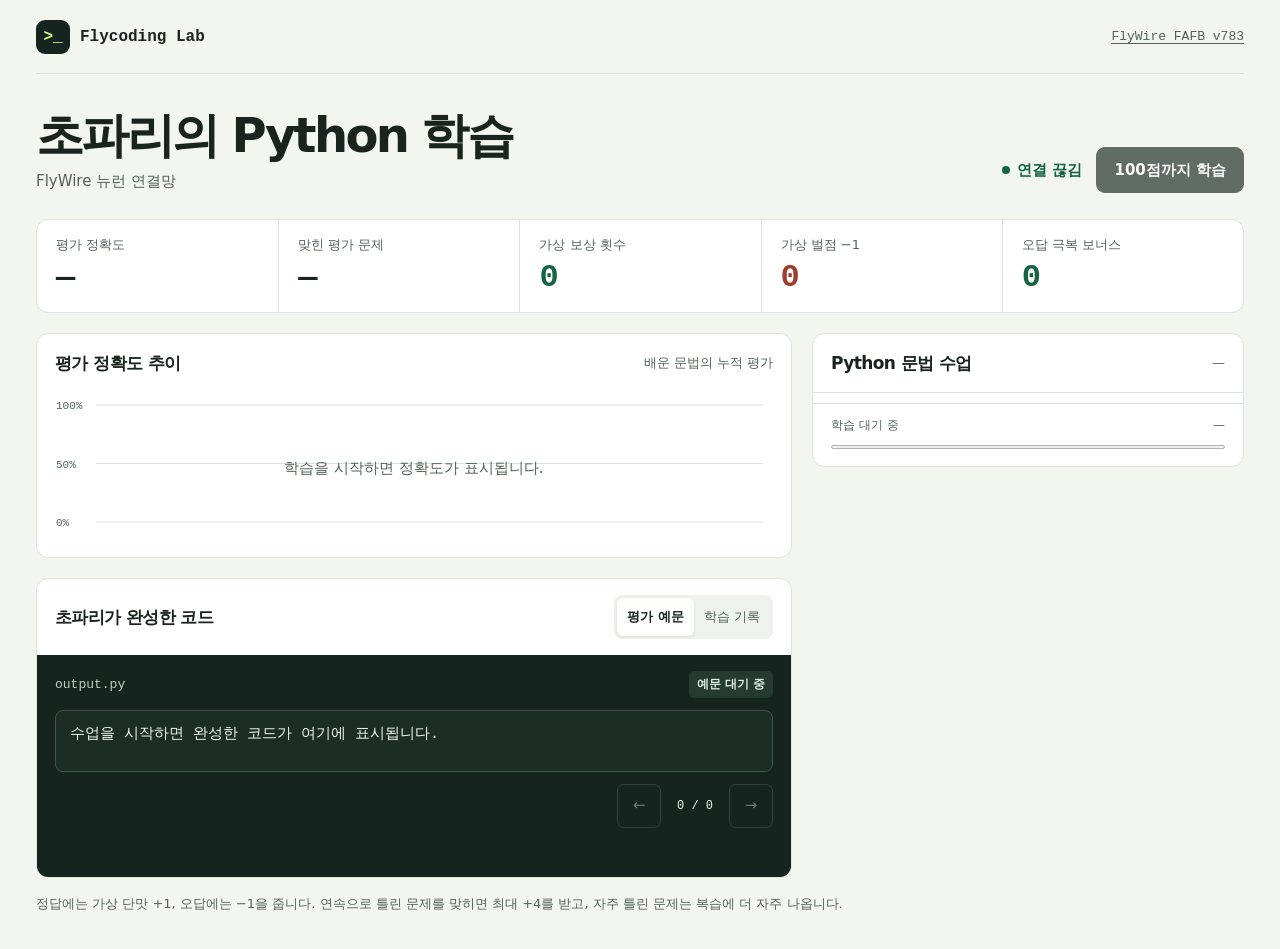
==== lab.html @ 620ac520 "Build FlyWire Python curriculum and reward dashboard" ====
<!doctype html>
<html lang="ko">
<head>
<meta charset="utf-8">
<meta name="viewport" content="width=device-width, initial-scale=1">
<title>Flycoding Lab · 초파리 Python 학습</title>
<style>
  :root { color-scheme: light; --ink:#19241e; --muted:#526359; --line:#dce4dc; --paper:#f3f5ef; --green:#166442; --lime:#d4fa83; --dark:#15241e; --mono:'IBM Plex Mono',Consolas,monospace; }
  * { box-sizing:border-box; }
  body { margin:0; background:var(--paper); color:var(--ink); font:15px/1.55 'Instrument Sans','Malgun Gothic',system-ui,sans-serif; }
  button { font:inherit; cursor:pointer; }
  button:disabled { cursor:default; }
  button:focus-visible { outline:3px solid #38875b; outline-offset:3px; }
  h1,h2,p { margin:0; }
  .shell { max-width:1320px; margin:auto; padding:0 36px 34px; }
  .top { display:flex; justify-content:space-between; align-items:center; gap:12px; min-height:74px; border-bottom:1px solid var(--line); }
  .brand { display:flex; align-items:center; gap:10px; font:700 16px var(--mono); }
  .brand span { display:grid; place-items:center; width:34px; height:34px; border-radius:9px; background:var(--dark); color:var(--lime); }
  .source { color:var(--muted); font:13px var(--mono); }
  .source a { color:inherit; text-underline-offset:3px; }
  .intro { display:flex; justify-content:space-between; align-items:end; gap:18px; margin:34px 0 26px; }
  h1 { font-size:clamp(30px,4vw,48px); line-height:1.13; letter-spacing:-.055em; }
  .intro p { margin-top:8px; color:var(--muted); }
  .control { display:flex; align-items:center; flex-wrap:wrap; gap:14px; }
  .status { display:flex; align-items:center; gap:7px; white-space:nowrap; color:var(--green); font-weight:700; }
  .status::before { content:''; background:currentColor; width:8px; height:8px; border-radius:50%; }
  .start { min-height:46px; border:1px solid var(--dark); border-radius:9px; background:var(--dark); color:white; padding:0 17px; font-weight:700; white-space:nowrap; }
  .start:hover:not(:disabled) { background:#264036; }
  .start:disabled { opacity:.65; }
  #error:not(:empty) { margin-bottom:16px; padding:12px; background:#fae4dc; color:#8d2d22; border-radius:8px; }
  .metrics { display:grid; grid-template-columns:repeat(5,minmax(0,1fr)); border:1px solid var(--line); border-radius:12px; background:white; margin-bottom:20px; }
  .metric { padding:15px 19px; }
  .metric + .metric { border-left:1px solid var(--line); }
  .metric span { display:block; color:var(--muted); font-size:13px; }
  .metric strong { display:block; margin-top:3px; font:600 clamp(22px,3vw,32px)/1.2 var(--mono); letter-spacing:-.045em; }
  .metric .good { color:var(--green); }
  .metric .bad { color:#9e3d2d; }
  .grid { display:grid; grid-template-columns:minmax(0,1.75fr) minmax(285px,1fr); gap:20px; align-items:start; }
  .main { display:grid; gap:20px; min-width:0; }
  .card { background:white; border:1px solid var(--line); border-radius:12px; overflow:hidden; }
  .card-head { padding:16px 18px; display:flex; flex-wrap:wrap; justify-content:space-between; align-items:center; gap:8px; }
  h2 { font-size:17px; letter-spacing:-.035em; }
  .note { color:var(--muted); font-size:13px; }
  .plot { margin:0 16px 12px; height:153px; position:relative; }
  canvas { display:block; width:100%; height:100%; }
  .empty-plot { position:absolute; inset:0; display:grid; place-items:center; color:var(--muted); }
  [hidden] { display:none !important; }
  .switch { display:flex; background:#edf2ec; padding:3px; border-radius:8px; }
  .switch button { padding:7px 10px; min-height:38px; border:0; border-radius:6px; background:transparent; color:var(--muted); font-size:13px; }
  .switch button[aria-pressed='true'] { background:white; color:var(--ink); box-shadow:0 1px 3px #172b211b; font-weight:700; }
  .terminal { background:var(--dark); color:#edf7ec; padding:16px 18px 18px; min-height:222px; }
  .terminal-head, .terminal-foot, .pager { display:flex; justify-content:space-between; align-items:center; flex-wrap:wrap; gap:10px; }
  .file { color:#b9cec0; font:13px var(--mono); }
  .signal { border-radius:5px; padding:4px 8px; font-size:12px; font-weight:700; background:#253b30; color:#deebde; }
  .signal.good { background:#d4fa83; color:#203019; }
  .signal.bad { background:#f9dbd2; color:#772e23; }
  pre { margin:12px 0; min-height:62px; padding:12px 14px; border:1px solid #3d5446; border-radius:8px; background:#1c2d25; overflow:auto; }
  code { font:15px/1.65 var(--mono); }
  mark { padding:1px 2px; background:#d4fa83; color:#18231a; border-radius:3px; }
  mark.bad { background:#f9dbd2; color:#662519; }
  .answer { font-size:13px; color:#d1e4d4; }
  .answer code { font-size:13px; }
  .pager button { min-width:44px; min-height:44px; background:transparent; color:#edf7ec; border:1px solid #5b7363; border-radius:7px; }
  .pager button:hover:not(:disabled) { background:#385044; }
  .pager button:disabled { opacity:.4; }
  .pager span { min-width:48px; text-align:center; font:12px var(--mono); }
  .timeline .card-head { border-bottom:1px solid var(--line); }
  .timeline ol { margin:0; padding:5px 11px; list-style:none; max-height:540px; overflow:auto; }
  .stage { width:100%; min-height:45px; display:grid; grid-template-columns:28px minmax(0,1fr) auto; align-items:center; gap:9px; border:0; border-radius:7px; background:white; color:var(--ink); text-align:left; padding:5px 8px; }
  .stage:hover { background:#f2f6ef; }
  .stage[aria-pressed='true'] { background:#e7f1e3; }
  .stage .index { color:#617369; font:12px var(--mono); }
  .stage .label { font-size:13px; }
  .stage .value { color:var(--green); font:12px var(--mono); white-space:nowrap; }
  .stage.pending .value { color:var(--muted); }
  .track { padding:12px 18px 15px; border-top:1px solid var(--line); }
  .track p { display:flex; justify-content:space-between; gap:7px; font-size:12px; color:var(--muted); }
  progress { display:block; width:100%; height:8px; margin-top:8px; accent-color:var(--green); }
  footer { margin-top:16px; color:var(--muted); font-size:13px; }
  @media (max-width:830px) { .grid { grid-template-columns:1fr; } .shell { padding:0 20px 24px; } }
  @media (max-width:540px) { .intro { align-items:start; flex-direction:column; } .metrics { grid-template-columns:repeat(2,minmax(0,1fr)); } .metric:nth-child(odd) { border-left:0; } .metric:nth-child(n+3) { border-top:1px solid var(--line); } .source { font-size:11px; } }
</style>
</head>
<body>
<div class="shell">
  <header class="top">
    <div class="brand"><span aria-hidden="true">&gt;_</span> Flycoding Lab</div>
    <div class="source"><a href="https://codex.flywire.ai/api/download">FlyWire FAFB v783</a></div>
  </header>
  <main>
    <div class="intro">
      <div><h1>초파리의 Python 학습</h1><p id="graph">FlyWire 뉴런 연결망</p></div>
      <div class="control"><span class="status" id="status" role="status">연결 중</span><button class="start" id="start" disabled>100점까지 학습</button><button class="start" id="pause" hidden>일시정지</button></div>
    </div>
    <div id="error" role="alert"></div>
    <section class="metrics" aria-label="학습 지표">
      <div class="metric"><span>평가 정확도</span><strong id="accuracy">—</strong></div>
      <div class="metric"><span>맞힌 평가 문제</span><strong id="correct">—</strong></div>
      <div class="metric"><span>가상 보상 횟수</span><strong id="positive" class="good">0</strong></div>
      <div class="metric"><span>가상 벌점 −1</span><strong id="negative" class="bad">0</strong></div>
      <div class="metric"><span>오답 극복 보너스</span><strong id="bonus" class="good">0</strong></div>
    </section>
    <div class="grid">
      <div class="main">
        <section class="card">
          <div class="card-head"><h2>평가 정확도 추이</h2><span class="note" id="chart-note">배운 문법의 누적 평가</span></div>
          <div class="plot"><canvas id="chart" role="img" aria-label="학습 회차별 평가 정확도"></canvas><p id="empty-plot" class="empty-plot">학습을 시작하면 정확도가 표시됩니다.</p></div>
        </section>
        <section class="card">
          <div class="card-head">
            <h2>초파리가 완성한 코드</h2>
            <div class="switch" role="group" aria-label="코드 예문 종류">
              <button id="evaluation" aria-pressed="true">평가 예문</button>
              <button id="training" aria-pressed="false">학습 기록</button>
            </div>
          </div>
          <div class="terminal">
            <div class="terminal-head"><span class="file" id="sample-name">output.py</span><span class="signal" id="signal">예문 대기 중</span></div>
            <pre><code id="code">수업을 시작하면 완성한 코드가 여기에 표시됩니다.</code></pre>
            <div class="terminal-foot">
              <div class="answer" id="answer"></div>
              <div class="pager"><button id="prev" aria-label="이전 예문" disabled>←</button><span id="position">0 / 0</span><button id="next" aria-label="다음 예문" disabled>→</button></div>
            </div>
          </div>
        </section>
      </div>
      <section class="card timeline">
        <div class="card-head"><h2>Python 문법 수업</h2><span class="note" id="stage-total">—</span></div>
        <ol id="stages"></ol>
        <div class="track"><p><span id="round-title">학습 대기 중</span><span id="round-count">—</span></p><progress id="progress" aria-label="현재 수업 진행률" max="100" value="0"></progress></div>
      </section>
    </div>
    <footer>정답에는 가상 단맛 +1, 오답에는 −1을 줍니다. 연속으로 틀린 문제를 맞히면 최대 +4를 받고, 자주 틀린 문제는 복습에 더 자주 나옵니다.</footer>
  </main>
</div>
<script>
  const el = id => document.getElementById(id);
  const fmt = value => value.toLocaleString('ko-KR');
  const token = value => value === null ? '예측 없음' : value.trim() ? JSON.stringify(value) : `공백 ${value.length}칸`;
  let state;
  let stage = null;
  let mode = 'evaluation';
  let position = 0;
  let requestPending = false;
  let startError = '';

  function chart() {
    const canvas = el('chart');
    const rect = canvas.getBoundingClientRect();
    if (rect.width === 0) return;
    const scale = window.devicePixelRatio || 1;
    canvas.width = rect.width * scale;
    canvas.height = rect.height * scale;
    const ctx = canvas.getContext('2d');
    ctx.scale(scale, scale);
    const left = 43, right = rect.width - 12, top = 13, bottom = rect.height - 23;
    ctx.font = '11px Consolas, monospace';
    ctx.fillStyle = '#526359';
    ctx.strokeStyle = '#dce4dc';
    for (const pct of [0, 50, 100]) {
      const y = bottom - (bottom - top) * pct / 100;
      ctx.beginPath(); ctx.moveTo(left, y); ctx.lineTo(right, y); ctx.stroke();
      ctx.fillText(`${pct}%`, 3, y + 4);
    }
    const data = state?.history || [];
    el('empty-plot').hidden = data.length > 0;
    if (!data.length) return;
    const points = data.map((item, i) => [left + (right - left) * i / Math.max(1, data.length - 1),
                                         bottom - (bottom - top) * item.correct / item.total]);
    ctx.beginPath();
    points.forEach(([x, y], i) => i ? ctx.lineTo(x, y) : ctx.moveTo(x, y));
    ctx.lineTo(points.at(-1)[0], bottom); ctx.lineTo(left, bottom); ctx.closePath();
    ctx.fillStyle = '#e7f3e7'; ctx.fill();
    ctx.beginPath();
    points.forEach(([x, y], i) => i ? ctx.lineTo(x, y) : ctx.moveTo(x, y));
    ctx.lineWidth = 2; ctx.strokeStyle = '#19734b'; ctx.stroke();
    ctx.beginPath(); ctx.arc(...points.at(-1), 4, 0, Math.PI * 2); ctx.fillStyle = '#166442'; ctx.fill();
    ctx.fillStyle = '#526359';
    ctx.fillText(`${data[0].batch}회차`, left, bottom + 16);
    if (data.length > 1) {
      const label = `${data.at(-1).batch}회차`;
      ctx.fillText(label, right - ctx.measureText(label).width, bottom + 16);
    }
  }

  function renderCode(active) {
    const training = mode === 'training';
    const records = training ? [...state.events].reverse() : state.results;
    const chosenStage = stage ?? active;
    const examples = records.filter(item => item.stage === chosenStage);
    const items = training && stage === null && !examples.length ? records : examples;
    position = Math.max(0, Math.min(position, items.length - 1));
    const item = items[position];
    el('evaluation').setAttribute('aria-pressed', String(!training));
    el('training').setAttribute('aria-pressed', String(training));
    el('sample-name').textContent = item ? `output.py · ${item.stage}과` : 'output.py';
    el('position').textContent = `${item ? position + 1 : 0} / ${items.length}`;
    el('prev').disabled = position === 0;
    el('next').disabled = position + 1 >= items.length;
    const signal = el('signal');
    signal.className = 'signal';
    const code = el('code');
    code.textContent = '이 수업의 예문이 아직 없습니다.';
    el('answer').textContent = '';
    if (!item) { signal.textContent = '예문 대기 중'; return; }
    const correct = item.reward > 0;
    signal.textContent = item.chosen === null ? '예측 없음' : training ? (correct ? `단맛 +${item.reward}` : '벌점 −1') : (correct ? '정답' : '오답');
    if (item.chosen !== null) signal.classList.add(correct ? 'good' : 'bad');
    const [left, right] = item.prompt.split('□');
    const highlight = document.createElement('mark');
    highlight.className = correct ? '' : 'bad';
    highlight.textContent = item.chosen ?? '□';
    code.replaceChildren(left, highlight, right);
    const answer = document.createElement('code');
    answer.textContent = token(item.expected);
    el('answer').append('예측 ', token(item.chosen), ' · 정답 ', answer);
  }

  function render() {
    const total = state.lessons.length;
    const practice = state.stage > total;
    const last = state.history.at(-1);
    const active = last?.stage ?? 1;
    const running = state.running || requestPending;
    const percent = last ? Math.floor(100 * last.correct / last.total) : 0;
    el('graph').textContent = `FlyWire 뉴런 ${fmt(state.nodes)}개 · 방향성 연결 ${fmt(state.edges)}개`;
    el('status').textContent = state.mastered ? '100점 달성' : running ? '학습 중' : state.error ? '학습 오류' : last ? '학습 중지' : '학습 대기';
    el('error').textContent = state.error || startError;
    el('start').disabled = running || state.mastered;
    el('start').textContent = state.mastered ? '학습 완료' : running ? '학습 중…' : last ? '100점까지 이어서 학습' : '100점까지 학습';
    el('pause').hidden = !state.running;
    el('pause').disabled = requestPending;
    el('accuracy').textContent = last ? `${percent}%` : '—';
    el('correct').textContent = last ? `${last.correct}/${last.total}` : '—';
    el('positive').textContent = fmt(state.positive);
    el('negative').textContent = fmt(state.negative);
    el('bonus').textContent = `+${fmt(state.bonus)}`;
    el('chart-note').textContent = last ? `최근 ${last.batch}회차 · ${percent}%` : '배운 문법의 누적 평가';
    el('chart').setAttribute('aria-label', `학습 회차별 평가 정확도. ${el('chart-note').textContent}`);
    el('stage-total').textContent = `${Math.min(state.stage - 1, total)} / ${total}과 완료`;
    el('round-title').textContent = state.mastered ? '전체 평가 정답' : practice ? '전체 수업 복습' : `${state.stage}과 훈련`;
    const completed = state.mastered;
    const target = completed ? total : practice ? state.practiceRounds : state.stageRounds;
    const progress = completed ? total : state.round;
    el('round-count').textContent = `${progress} / ${target}${completed ? '과' : ' 반복'}`;
    el('progress').max = target;
    el('progress').value = progress;
    const list = el('stages');
    if (list.children.length !== total) {
      list.replaceChildren(...state.lessons.map((lesson, i) => {
        const li = document.createElement('li');
        const button = document.createElement('button');
        button.className = 'stage';
        for (const [name, content] of [['index', String(i + 1).padStart(2, '0')], ['label', lesson.title], ['value', '대기']]) {
          const span = document.createElement('span'); span.className = name; span.textContent = content; button.append(span);
        }
        button.addEventListener('click', () => { stage = stage === i + 1 ? null : i + 1; position = 0; render(); });
        li.append(button);
        return li;
      }));
    }
    Array.from(list.children).forEach((row, i) => {
      const results = state.results.filter(item => item.stage === i + 1);
      const button = row.firstChild;
      button.classList.toggle('pending', !results.length);
      button.setAttribute('aria-pressed', String((stage ?? active) === i + 1));
      button.lastChild.textContent = results.length ? `${results.filter(item => item.reward === 1).length}/${results.length}` : '대기';
    });
    chart();
    renderCode(active);
  }

  async function readState() {
    const response = await fetch('/api/state', { cache: 'no-store' });
    if (!response.ok) throw new Error();
    state = await response.json();
    render();
  }

  async function poll() {
    try { if (!document.hidden && !requestPending) await readState(); }
    catch { el('status').textContent = '연결 끊김'; el('start').disabled = true; }
    finally { setTimeout(poll, state?.running ? 550 : 1600); }
  }

  el('start').addEventListener('click', async () => {
    requestPending = true;
    startError = '';
    stage = null;
    position = 0;
    mode = 'training';
    render();
    try {
      const response = await fetch('/api/train', { method:'POST', headers:{'Content-Type':'application/json'}, body:'{}' });
      if (!response.ok) throw new Error();
      await readState();
    } catch { startError = '학습 요청을 처리하지 못했습니다. 서버가 실행 중인지 확인해 주세요.'; }
    finally { requestPending = false; render(); }
  });
  el('pause').addEventListener('click', async () => {
    requestPending = true;
    render();
    try {
      const response = await fetch('/api/pause', { method:'POST', headers:{'Content-Type':'application/json'}, body:'{}' });
      if (!response.ok) throw new Error();
      await readState();
    } catch { startError = '학습 중지 요청을 처리하지 못했습니다.'; }
    finally { requestPending = false; render(); }
  });
  for (const name of ['evaluation', 'training']) {
    el(name).addEventListener('click', () => { mode = name; position = 0; if (state) render(); });
  }
  el('prev').addEventListener('click', () => { position--; render(); });
  el('next').addEventListener('click', () => { position++; render(); });
  new ResizeObserver(chart).observe(el('chart'));
  poll();
</script>
</body>
</html>
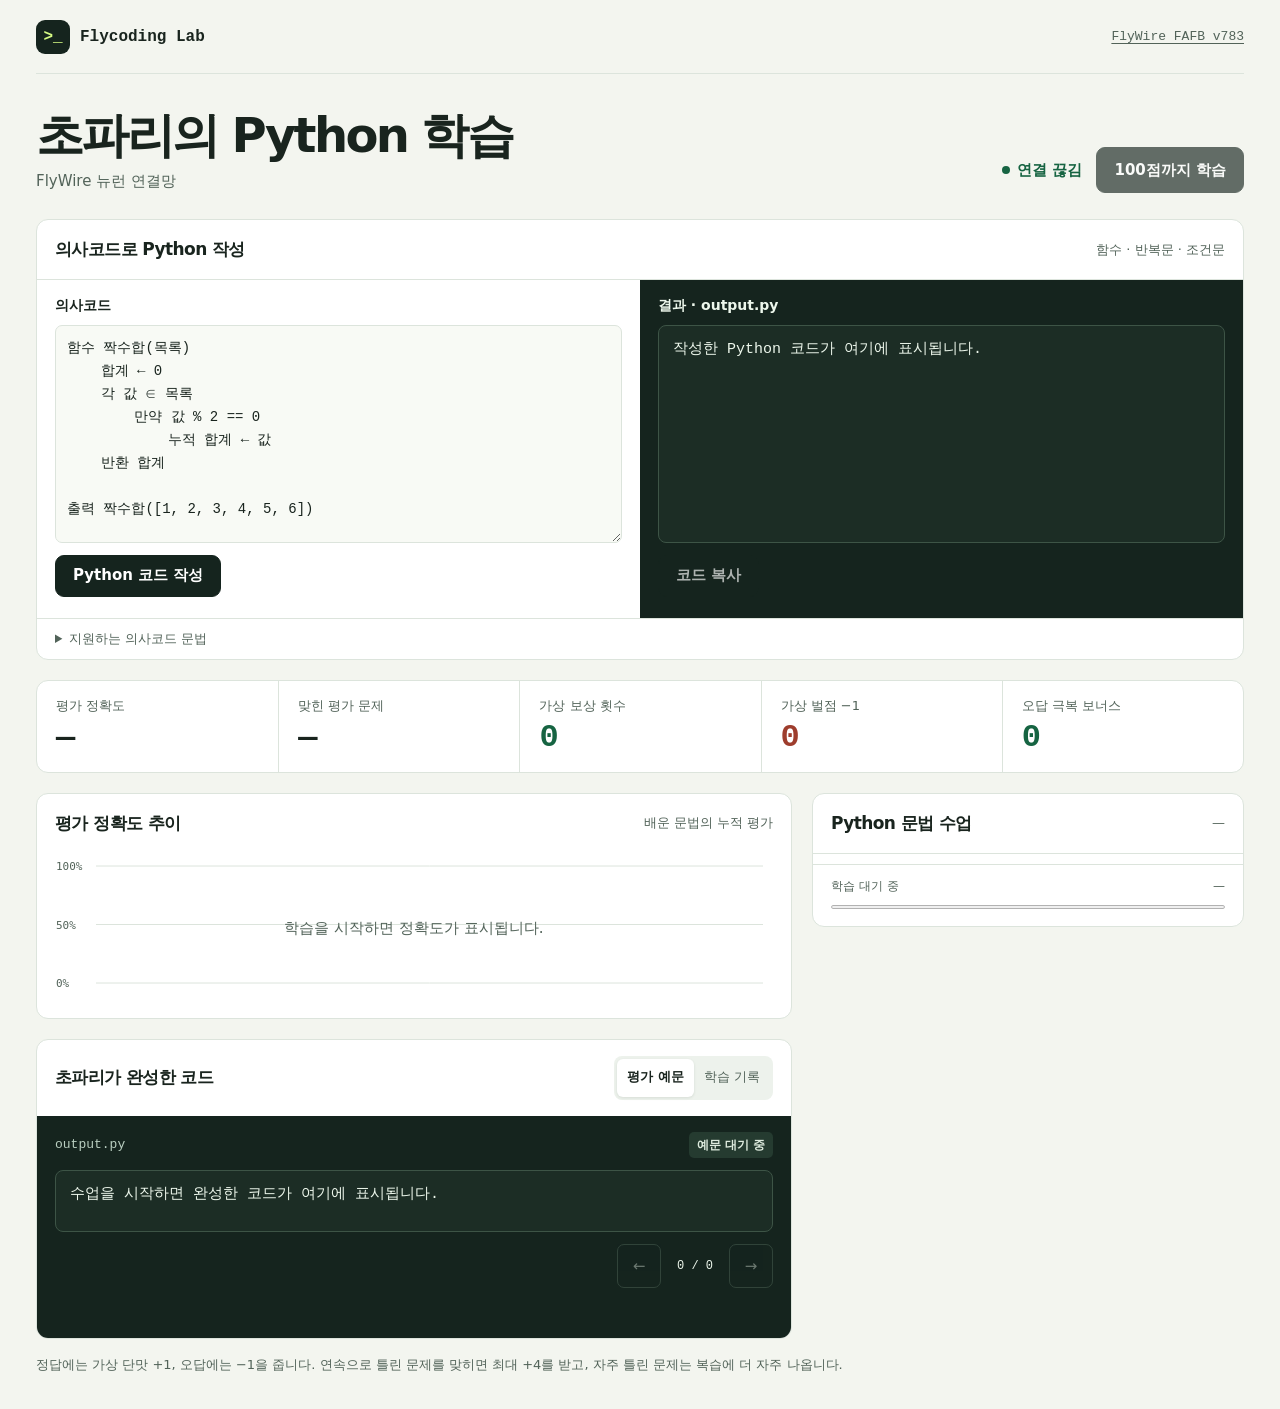
==== commit b87bdcd1: "Generate Python programs from structured pseudocode" ====
--- a/lab.html
+++ b/lab.html
@@ -77,7 +77,22 @@
   .track p { display:flex; justify-content:space-between; gap:7px; font-size:12px; color:var(--muted); }
   progress { display:block; width:100%; height:8px; margin-top:8px; accent-color:var(--green); }
   footer { margin-top:16px; color:var(--muted); font-size:13px; }
+  .workbench { margin-bottom:20px; }
+  .workbench .card-head { border-bottom:1px solid var(--line); }
+  .workbench-grid { display:grid; grid-template-columns:repeat(2,minmax(0,1fr)); }
+  .workbench-pane { padding:15px 18px; min-width:0; }
+  .workbench-pane label, .workbench-pane h3 { display:block; margin:0 0 8px; font-size:14px; font-weight:700; }
+  .workbench-pane textarea { display:block; width:100%; min-height:218px; resize:vertical; padding:11px; border:1px solid var(--line); border-radius:7px; background:#f8faf5; color:var(--ink); font:14px/1.65 var(--mono); }
+  .workbench-pane textarea:focus-visible { outline:3px solid #38875b; outline-offset:2px; }
+  .workbench-pane pre { min-height:218px; max-height:500px; margin:0; }
+  .workbench-pane .control { margin-top:12px; }
+  .workbench-pane .start { min-height:42px; }
+  .workbench details { padding:10px 18px; border-top:1px solid var(--line); color:var(--muted); font-size:13px; }
+  .workbench summary { cursor:pointer; }
+  .workbench details p { margin:7px 0; }
+  #generation-error { margin-top:6px; color:#8d2d22; font-size:13px; }
   @media (max-width:830px) { .grid { grid-template-columns:1fr; } .shell { padding:0 20px 24px; } }
+  @media (max-width:680px) { .workbench-grid { grid-template-columns:1fr; } }
   @media (max-width:540px) { .intro { align-items:start; flex-direction:column; } .metrics { grid-template-columns:repeat(2,minmax(0,1fr)); } .metric:nth-child(odd) { border-left:0; } .metric:nth-child(n+3) { border-top:1px solid var(--line); } .source { font-size:11px; } }
 </style>
 </head>
@@ -92,6 +107,35 @@
       <div><h1>초파리의 Python 학습</h1><p id="graph">FlyWire 뉴런 연결망</p></div>
       <div class="control"><span class="status" id="status" role="status">연결 중</span><button class="start" id="start" disabled>100점까지 학습</button><button class="start" id="pause" hidden>일시정지</button></div>
     </div>
+    <section class="card workbench" aria-labelledby="workbench-heading">
+      <div class="card-head"><h2 id="workbench-heading">의사코드로 Python 작성</h2><span class="note">함수 · 반복문 · 조건문</span></div>
+      <div class="workbench-grid">
+        <form class="workbench-pane" id="pseudocode-form">
+          <label for="pseudocode">의사코드</label>
+          <textarea id="pseudocode" spellcheck="false" maxlength="10000" required aria-describedby="pseudocode-help">함수 짝수합(목록)
+    합계 ← 0
+    각 값 ∈ 목록
+        만약 값 % 2 == 0
+            누적 합계 ← 값
+    반환 합계
+
+출력 짝수합([1, 2, 3, 4, 5, 6])</textarea>
+          <div class="control"><button class="start" id="generate" type="submit">Python 코드 작성</button></div>
+          <p id="generation-error" role="alert"></p>
+        </form>
+        <div class="workbench-pane terminal">
+          <h3>결과 · output.py</h3>
+          <pre><code id="generated-code">작성한 Python 코드가 여기에 표시됩니다.</code></pre>
+          <div class="control"><button class="start" id="copy-generated" type="button" disabled>코드 복사</button><span class="answer" id="generation-status" role="status"></span></div>
+        </div>
+      </div>
+      <details id="pseudocode-help">
+        <summary>지원하는 의사코드 문법</summary>
+        <p>한 줄에 한 명령을 쓰고, 함수나 반복문 본문은 공백 4칸을 더 들여쓰세요. 값과 조건에는 Python 표현식을 씁니다.</p>
+        <p><code>함수 이름(인자)</code> · <code>변수 ← 값</code> · <code>누적 변수 ← 값</code> · <code>각 변수 ∈ 목록</code> · <code>반복 i = 시작 .. 끝</code> (끝 포함)</p>
+        <p><code>만약 조건</code> · <code>아니면 만약 조건</code> · <code>아니면</code> · <code>동안 조건</code> · <code>반환 값</code> · <code>출력 값</code> · <code>호출 함수(인자)</code> · <code>중단</code> · <code>건너뛰기</code> · <code>통과</code></p>
+      </details>
+    </section>
     <div id="error" role="alert"></div>
     <section class="metrics" aria-label="학습 지표">
       <div class="metric"><span>평가 정확도</span><strong id="accuracy">—</strong></div>
@@ -143,6 +187,43 @@
   let position = 0;
   let requestPending = false;
   let startError = '';
+  let generatedCode = '';
+
+  el('pseudocode-form').addEventListener('submit', async event => {
+    event.preventDefault();
+    el('generate').disabled = true;
+    el('copy-generated').disabled = true;
+    el('generation-error').textContent = '';
+    el('generation-status').textContent = '작성 중…';
+    el('generated-code').textContent = '';
+    generatedCode = '';
+    try {
+      const response = await fetch('/api/generate', {
+        method: 'POST', headers: {'Content-Type': 'application/json'},
+        body: JSON.stringify({source: el('pseudocode').value}),
+      });
+      const result = await response.json();
+      if (!response.ok) throw new Error(result.error || '코드를 작성하지 못했습니다.');
+      generatedCode = result.code;
+      el('generated-code').textContent = generatedCode;
+      el('generation-status').textContent = '문법 검사 통과';
+      el('copy-generated').disabled = false;
+    } catch (error) {
+      el('generation-error').textContent = error.message;
+      el('generation-status').textContent = '';
+    } finally {
+      el('generate').disabled = false;
+    }
+  });
+
+  el('copy-generated').addEventListener('click', async () => {
+    try {
+      await navigator.clipboard.writeText(generatedCode);
+      el('generation-status').textContent = '복사 완료';
+    } catch {
+      el('generation-status').textContent = '코드를 선택해 직접 복사하세요.';
+    }
+  });
 
   function chart() {
     const canvas = el('chart');
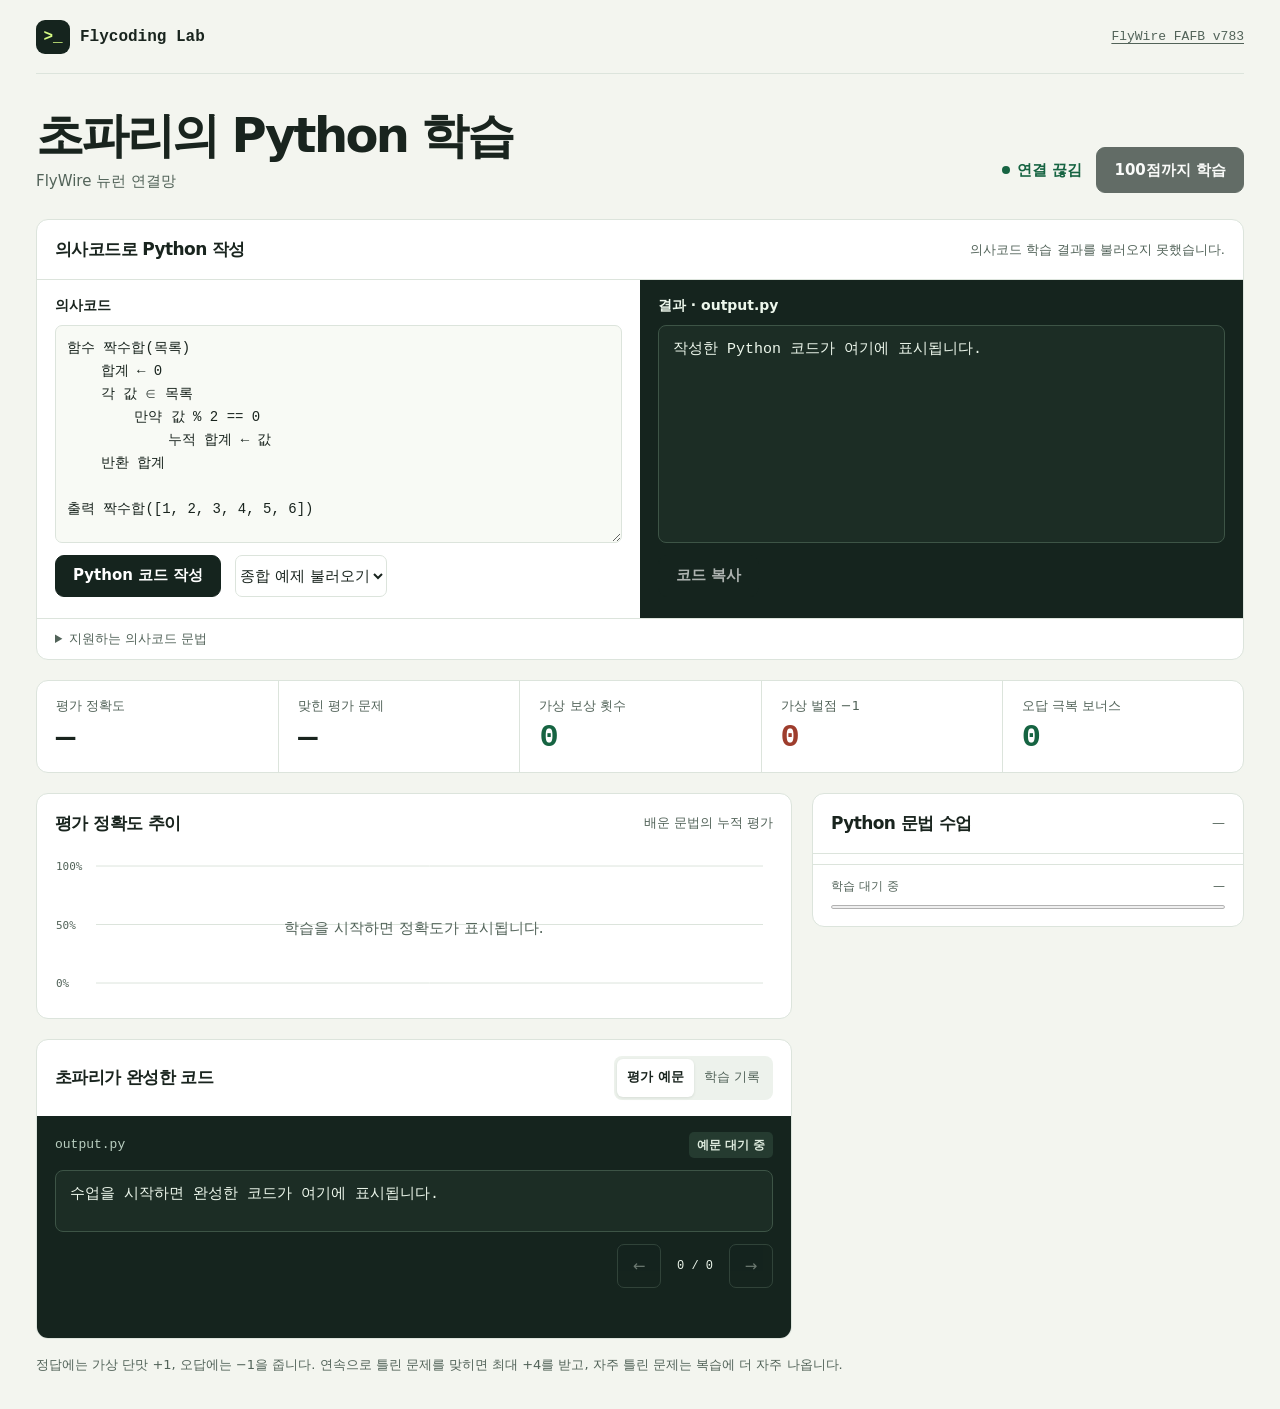
==== commit b65fbff6: "Train FlyWire on pseudocode across all 48 lessons" ====
--- a/lab.html
+++ b/lab.html
@@ -84,6 +84,7 @@
   .workbench-pane label, .workbench-pane h3 { display:block; margin:0 0 8px; font-size:14px; font-weight:700; }
   .workbench-pane textarea { display:block; width:100%; min-height:218px; resize:vertical; padding:11px; border:1px solid var(--line); border-radius:7px; background:#f8faf5; color:var(--ink); font:14px/1.65 var(--mono); }
   .workbench-pane textarea:focus-visible { outline:3px solid #38875b; outline-offset:2px; }
+  .workbench-pane select { max-width:100%; min-height:42px; border:1px solid var(--line); border-radius:7px; background:white; color:var(--ink); font:inherit; }
   .workbench-pane pre { min-height:218px; max-height:500px; margin:0; }
   .workbench-pane .control { margin-top:12px; }
   .workbench-pane .start { min-height:42px; }
@@ -108,7 +109,7 @@
       <div class="control"><span class="status" id="status" role="status">연결 중</span><button class="start" id="start" disabled>100점까지 학습</button><button class="start" id="pause" hidden>일시정지</button></div>
     </div>
     <section class="card workbench" aria-labelledby="workbench-heading">
-      <div class="card-head"><h2 id="workbench-heading">의사코드로 Python 작성</h2><span class="note">함수 · 반복문 · 조건문</span></div>
+      <div class="card-head"><h2 id="workbench-heading">의사코드로 Python 작성</h2><span class="note" id="program-summary">FlyWire 학습 결과 확인 중</span></div>
       <div class="workbench-grid">
         <form class="workbench-pane" id="pseudocode-form">
           <label for="pseudocode">의사코드</label>
@@ -120,7 +121,7 @@
     반환 합계
 
 출력 짝수합([1, 2, 3, 4, 5, 6])</textarea>
-          <div class="control"><button class="start" id="generate" type="submit">Python 코드 작성</button></div>
+          <div class="control"><button class="start" id="generate" type="submit">Python 코드 작성</button><select id="program-example" aria-label="종합 예제 불러오기"><option value="">종합 예제 불러오기</option></select></div>
           <p id="generation-error" role="alert"></p>
         </form>
         <div class="workbench-pane terminal">
@@ -134,6 +135,7 @@
         <p>한 줄에 한 명령을 쓰고, 함수나 반복문 본문은 공백 4칸을 더 들여쓰세요. 값과 조건에는 Python 표현식을 씁니다.</p>
         <p><code>함수 이름(인자)</code> · <code>변수 ← 값</code> · <code>누적 변수 ← 값</code> · <code>각 변수 ∈ 목록</code> · <code>반복 i = 시작 .. 끝</code> (끝 포함)</p>
         <p><code>만약 조건</code> · <code>아니면 만약 조건</code> · <code>아니면</code> · <code>동안 조건</code> · <code>반환 값</code> · <code>출력 값</code> · <code>호출 함수(인자)</code> · <code>중단</code> · <code>건너뛰기</code> · <code>통과</code></p>
+        <p>인자가 여러 개인 새 명령은 <code>같음 결과 | a | b</code>, <code>사전 결과 | "키" | 값</code>처럼 <code> | </code>로 나눕니다. 종합 예제에서 나머지 명령의 입력 형식을 확인할 수 있습니다.</p>
       </details>
     </section>
     <div id="error" role="alert"></div>
@@ -188,6 +190,31 @@
   let requestPending = false;
   let startError = '';
   let generatedCode = '';
+  let programExamples = [];
+
+  async function loadProgramExamples() {
+    try {
+      const response = await fetch('/api/program');
+      if (!response.ok) throw new Error();
+      const summary = await response.json();
+      programExamples = summary.examples;
+      for (const [index, example] of programExamples.entries()) {
+        el('program-example').add(new Option(example.title, index));
+      }
+      el('program-summary').textContent = `FlyWire 모델 · ${summary.covered.length}/${summary.curriculum}과 · 종합 평가 ${summary.correct}/${summary.total}`;
+    } catch {
+      el('program-summary').textContent = '의사코드 학습 결과를 불러오지 못했습니다.';
+    }
+  }
+
+  el('program-example').addEventListener('change', event => {
+    const selected = event.target.value;
+    if (selected !== '') {
+      el('pseudocode').value = programExamples[Number(selected)].source;
+      event.target.value = '';
+      el('pseudocode').focus();
+    }
+  });
 
   el('pseudocode-form').addEventListener('submit', async event => {
     event.preventDefault();
@@ -206,7 +233,7 @@
       if (!response.ok) throw new Error(result.error || '코드를 작성하지 못했습니다.');
       generatedCode = result.code;
       el('generated-code').textContent = generatedCode;
-      el('generation-status').textContent = '문법 검사 통과';
+      el('generation-status').textContent = `문법 검사 통과 · ${result.lessons.length}과 사용`;
       el('copy-generated').disabled = false;
     } catch (error) {
       el('generation-error').textContent = error.message;
@@ -394,6 +421,7 @@
   el('prev').addEventListener('click', () => { position--; render(); });
   el('next').addEventListener('click', () => { position++; render(); });
   new ResizeObserver(chart).observe(el('chart'));
+  loadProgramExamples();
   poll();
 </script>
 </body>
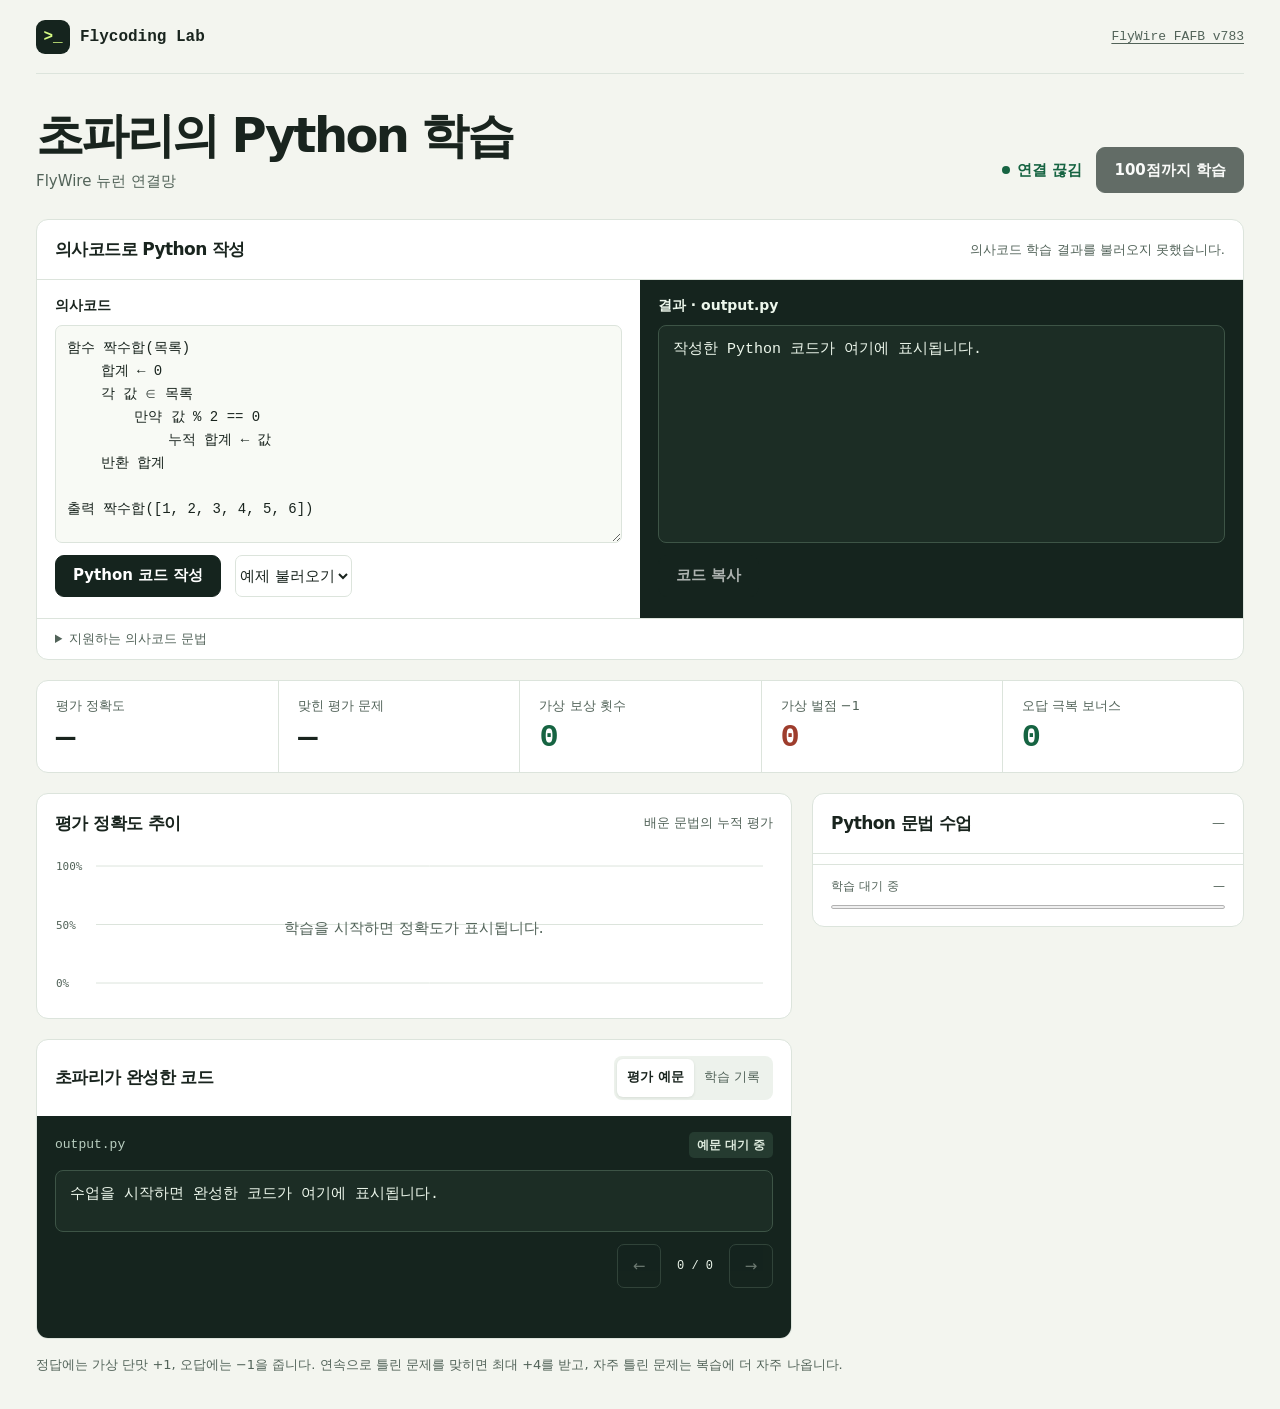
==== commit 685e1f3f: "Teach 80 pseudocode lessons and generate algorithms" ====
--- a/lab.html
+++ b/lab.html
@@ -121,7 +121,7 @@
     반환 합계
 
 출력 짝수합([1, 2, 3, 4, 5, 6])</textarea>
-          <div class="control"><button class="start" id="generate" type="submit">Python 코드 작성</button><select id="program-example" aria-label="종합 예제 불러오기"><option value="">종합 예제 불러오기</option></select></div>
+          <div class="control"><button class="start" id="generate" type="submit">Python 코드 작성</button><select id="program-example" aria-label="예제 불러오기"><option value="">예제 불러오기</option></select></div>
           <p id="generation-error" role="alert"></p>
         </form>
         <div class="workbench-pane terminal">
@@ -136,6 +136,7 @@
         <p><code>함수 이름(인자)</code> · <code>변수 ← 값</code> · <code>누적 변수 ← 값</code> · <code>각 변수 ∈ 목록</code> · <code>반복 i = 시작 .. 끝</code> (끝 포함)</p>
         <p><code>만약 조건</code> · <code>아니면 만약 조건</code> · <code>아니면</code> · <code>동안 조건</code> · <code>반환 값</code> · <code>출력 값</code> · <code>호출 함수(인자)</code> · <code>중단</code> · <code>건너뛰기</code> · <code>통과</code></p>
         <p>인자가 여러 개인 새 명령은 <code>같음 결과 | a | b</code>, <code>사전 결과 | "키" | 값</code>처럼 <code> | </code>로 나눕니다. 종합 예제에서 나머지 명령의 입력 형식을 확인할 수 있습니다.</p>
+        <p>알고리즘은 <code>1. 새 함수 정의: 탐색(목록, 목표)</code>처럼 단계 이름과 인자를 콜론으로 구분합니다. 조건식과 변수 변경을 구체적으로 적고, 하위 단계는 공백 4칸을 더 들여쓰세요.</p>
       </details>
     </section>
     <div id="error" role="alert"></div>
@@ -197,11 +198,15 @@
       const response = await fetch('/api/program');
       if (!response.ok) throw new Error();
       const summary = await response.json();
-      programExamples = summary.examples;
-      for (const [index, example] of programExamples.entries()) {
-        el('program-example').add(new Option(example.title, index));
+      for (const [label, examples] of Object.entries(summary.examples)) {
+        const group = document.createElement('optgroup');
+        group.label = label;
+        for (const example of examples) {
+          group.append(new Option(example.title, programExamples.push(example) - 1));
+        }
+        el('program-example').append(group);
       }
-      el('program-summary').textContent = `FlyWire 모델 · ${summary.covered.length}/${summary.curriculum}과 · 종합 평가 ${summary.correct}/${summary.total}`;
+      el('program-summary').textContent = `FlyWire 모델 · ${summary.covered.length}/${summary.curriculum}과 · 종합 ${summary.correct}/${summary.total} · 새 표현 ${summary.phrase_correct}/${summary.phrase_total}`;
     } catch {
       el('program-summary').textContent = '의사코드 학습 결과를 불러오지 못했습니다.';
     }
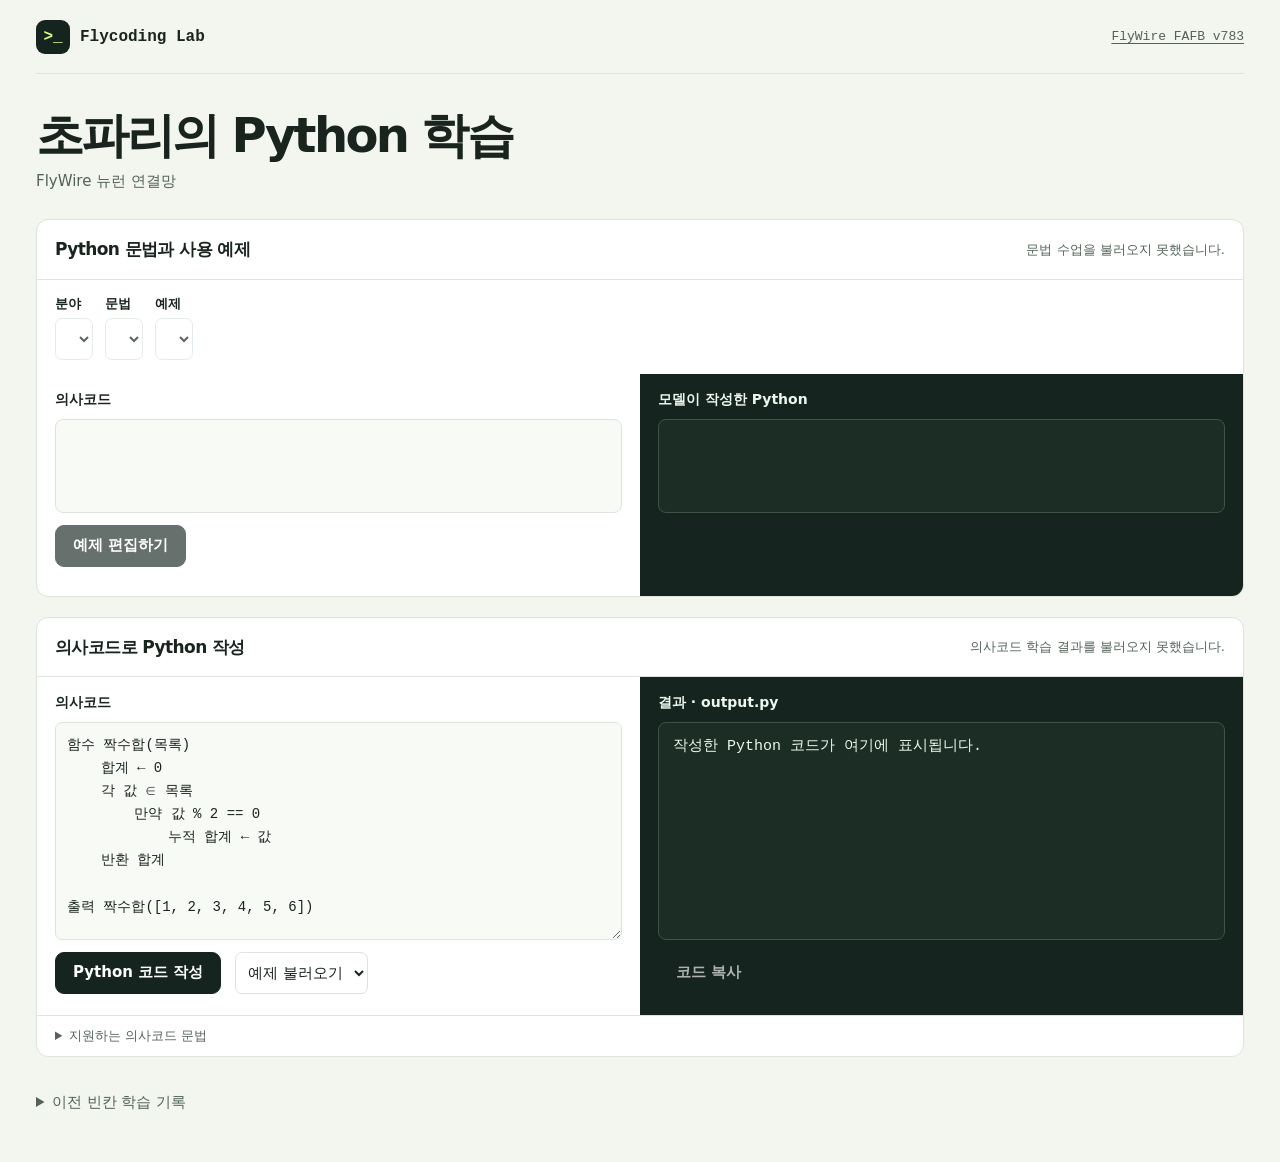
==== commit 96d3b7c4: "Teach 100 complete Python constructs with 300 examples" ====
--- a/lab.html
+++ b/lab.html
@@ -84,7 +84,7 @@
   .workbench-pane label, .workbench-pane h3 { display:block; margin:0 0 8px; font-size:14px; font-weight:700; }
   .workbench-pane textarea { display:block; width:100%; min-height:218px; resize:vertical; padding:11px; border:1px solid var(--line); border-radius:7px; background:#f8faf5; color:var(--ink); font:14px/1.65 var(--mono); }
   .workbench-pane textarea:focus-visible { outline:3px solid #38875b; outline-offset:2px; }
-  .workbench-pane select { max-width:100%; min-height:42px; border:1px solid var(--line); border-radius:7px; background:white; color:var(--ink); font:inherit; }
+  .workbench select { max-width:100%; min-height:42px; padding:0 8px; border:1px solid var(--line); border-radius:7px; background:white; color:var(--ink); font:inherit; }
   .workbench-pane pre { min-height:218px; max-height:500px; margin:0; }
   .workbench-pane .control { margin-top:12px; }
   .workbench-pane .start { min-height:42px; }
@@ -92,6 +92,14 @@
   .workbench summary { cursor:pointer; }
   .workbench details p { margin:7px 0; }
   #generation-error { margin-top:6px; color:#8d2d22; font-size:13px; }
+  .lesson-picker { display:flex; flex-wrap:wrap; gap:12px; padding:14px 18px 0; }
+  .lesson-picker div { display:grid; gap:4px; min-width:0; font-size:13px; font-weight:700; }
+  .lesson-description { margin:14px 18px 0; color:var(--muted); }
+  .lesson-preview pre { min-height:94px; max-height:280px; }
+  .lesson-preview .source-preview { background:#f8faf5; color:var(--ink); border-color:var(--line); }
+  .archive { color:var(--muted); }
+  .archive > summary { cursor:pointer; padding:14px 0; }
+  .archive > .control { margin-bottom:14px; }
   @media (max-width:830px) { .grid { grid-template-columns:1fr; } .shell { padding:0 20px 24px; } }
   @media (max-width:680px) { .workbench-grid { grid-template-columns:1fr; } }
   @media (max-width:540px) { .intro { align-items:start; flex-direction:column; } .metrics { grid-template-columns:repeat(2,minmax(0,1fr)); } .metric:nth-child(odd) { border-left:0; } .metric:nth-child(n+3) { border-top:1px solid var(--line); } .source { font-size:11px; } }
@@ -106,8 +114,28 @@
   <main>
     <div class="intro">
       <div><h1>초파리의 Python 학습</h1><p id="graph">FlyWire 뉴런 연결망</p></div>
-      <div class="control"><span class="status" id="status" role="status">연결 중</span><button class="start" id="start" disabled>100점까지 학습</button><button class="start" id="pause" hidden>일시정지</button></div>
     </div>
+    <section class="card workbench" aria-labelledby="lesson-heading">
+      <div class="card-head"><h2 id="lesson-heading">Python 문법과 사용 예제</h2><span class="note" id="lesson-summary" role="status">수업 불러오는 중</span></div>
+      <div class="lesson-picker">
+        <div><label for="lesson-group">분야</label><select id="lesson-group" disabled></select></div>
+        <div><label for="lesson-name">문법</label><select id="lesson-name" disabled></select></div>
+        <div><label for="lesson-example">예제</label><select id="lesson-example" disabled></select></div>
+      </div>
+      <p class="lesson-description" id="lesson-description"></p>
+      <div class="workbench-grid lesson-preview">
+        <div class="workbench-pane">
+          <h3>의사코드</h3>
+          <pre class="source-preview"><code id="lesson-source"></code></pre>
+          <div class="control"><button type="button" class="start" id="edit-lesson" disabled>예제 편집하기</button></div>
+        </div>
+        <div class="workbench-pane terminal">
+          <h3>모델이 작성한 Python</h3>
+          <pre><code id="lesson-python"></code></pre>
+          <p class="answer" id="lesson-result"></p>
+        </div>
+      </div>
+    </section>
     <section class="card workbench" aria-labelledby="workbench-heading">
       <div class="card-head"><h2 id="workbench-heading">의사코드로 Python 작성</h2><span class="note" id="program-summary">FlyWire 학습 결과 확인 중</span></div>
       <div class="workbench-grid">
@@ -139,6 +167,9 @@
         <p>알고리즘은 <code>1. 새 함수 정의: 탐색(목록, 목표)</code>처럼 단계 이름과 인자를 콜론으로 구분합니다. 조건식과 변수 변경을 구체적으로 적고, 하위 단계는 공백 4칸을 더 들여쓰세요.</p>
       </details>
     </section>
+    <details class="archive">
+    <summary>이전 빈칸 학습 기록</summary>
+    <div class="control"><span class="status" id="status" role="status">연결 중</span><button class="start" id="start" disabled>100점까지 학습</button><button class="start" id="pause" hidden>일시정지</button></div>
     <div id="error" role="alert"></div>
     <section class="metrics" aria-label="학습 지표">
       <div class="metric"><span>평가 정확도</span><strong id="accuracy">—</strong></div>
@@ -178,6 +209,7 @@
       </section>
     </div>
     <footer>정답에는 가상 단맛 +1, 오답에는 −1을 줍니다. 연속으로 틀린 문제를 맞히면 최대 +4를 받고, 자주 틀린 문제는 복습에 더 자주 나옵니다.</footer>
+    </details>
   </main>
 </div>
 <script>
@@ -192,12 +224,60 @@
   let startError = '';
   let generatedCode = '';
   let programExamples = [];
+  const lessonGroups = new Map();
+
+  function selectedLesson() {
+    return lessonGroups.get(el('lesson-group').value)[Number(el('lesson-name').value)];
+  }
+
+  function renderLessonExample() {
+    const lesson = selectedLesson();
+    const example = lesson.examples[Number(el('lesson-example').value)];
+    el('lesson-description').textContent = lesson.description;
+    el('lesson-source').textContent = example.source;
+    el('lesson-python').textContent = example.code;
+    el('lesson-result').textContent = example.correct ? '기준 코드와 일치' : '검증 미통과';
+  }
+
+  function loadLessonExamples() {
+    const lesson = selectedLesson();
+    el('lesson-example').replaceChildren(...lesson.examples.map((_, index) => new Option(`예제 ${index + 1}`, index)));
+    renderLessonExample();
+  }
+
+  function loadLessonsInGroup() {
+    const lessons = lessonGroups.get(el('lesson-group').value);
+    el('lesson-name').replaceChildren(...lessons.map((lesson, index) => new Option(lesson.title, index)));
+    loadLessonExamples();
+  }
+
+  function showConstructLessons(lessons) {
+    for (const lesson of lessons) {
+      if (!lessonGroups.has(lesson.group)) lessonGroups.set(lesson.group, []);
+      lessonGroups.get(lesson.group).push(lesson);
+    }
+    const examples = lessons.flatMap(lesson => lesson.examples);
+    const passed = examples.filter(example => example.correct).length;
+    el('lesson-summary').textContent = `${lessons.length}과 · 모델 검증 ${passed}/${examples.length}개`;
+    el('lesson-group').replaceChildren(...Array.from(lessonGroups.keys(), group => new Option(group, group)));
+    loadLessonsInGroup();
+    for (const id of ['lesson-group', 'lesson-name', 'lesson-example', 'edit-lesson']) el(id).disabled = false;
+  }
+
+  el('lesson-group').addEventListener('change', loadLessonsInGroup);
+  el('lesson-name').addEventListener('change', loadLessonExamples);
+  el('lesson-example').addEventListener('change', renderLessonExample);
+  el('edit-lesson').addEventListener('click', () => {
+    el('pseudocode').value = selectedLesson().examples[Number(el('lesson-example').value)].source;
+    el('pseudocode').focus();
+  });
 
   async function loadProgramExamples() {
     try {
       const response = await fetch('/api/program');
       if (!response.ok) throw new Error();
       const summary = await response.json();
+      showConstructLessons(summary.constructs);
       for (const [label, examples] of Object.entries(summary.examples)) {
         const group = document.createElement('optgroup');
         group.label = label;
@@ -206,8 +286,9 @@
         }
         el('program-example').append(group);
       }
-      el('program-summary').textContent = `FlyWire 모델 · ${summary.covered.length}/${summary.curriculum}과 · 종합 ${summary.correct}/${summary.total} · 새 표현 ${summary.phrase_correct}/${summary.phrase_total}`;
+      el('program-summary').textContent = `종합 프로그램 ${summary.correct}/${summary.total} · 새 표현 ${summary.phrase_correct}/${summary.phrase_total}`;
     } catch {
+      el('lesson-summary').textContent = '문법 수업을 불러오지 못했습니다.';
       el('program-summary').textContent = '의사코드 학습 결과를 불러오지 못했습니다.';
     }
   }
@@ -238,7 +319,7 @@
       if (!response.ok) throw new Error(result.error || '코드를 작성하지 못했습니다.');
       generatedCode = result.code;
       el('generated-code').textContent = generatedCode;
-      el('generation-status').textContent = `문법 검사 통과 · ${result.lessons.length}과 사용`;
+      el('generation-status').textContent = '문법 검사 통과';
       el('copy-generated').disabled = false;
     } catch (error) {
       el('generation-error').textContent = error.message;
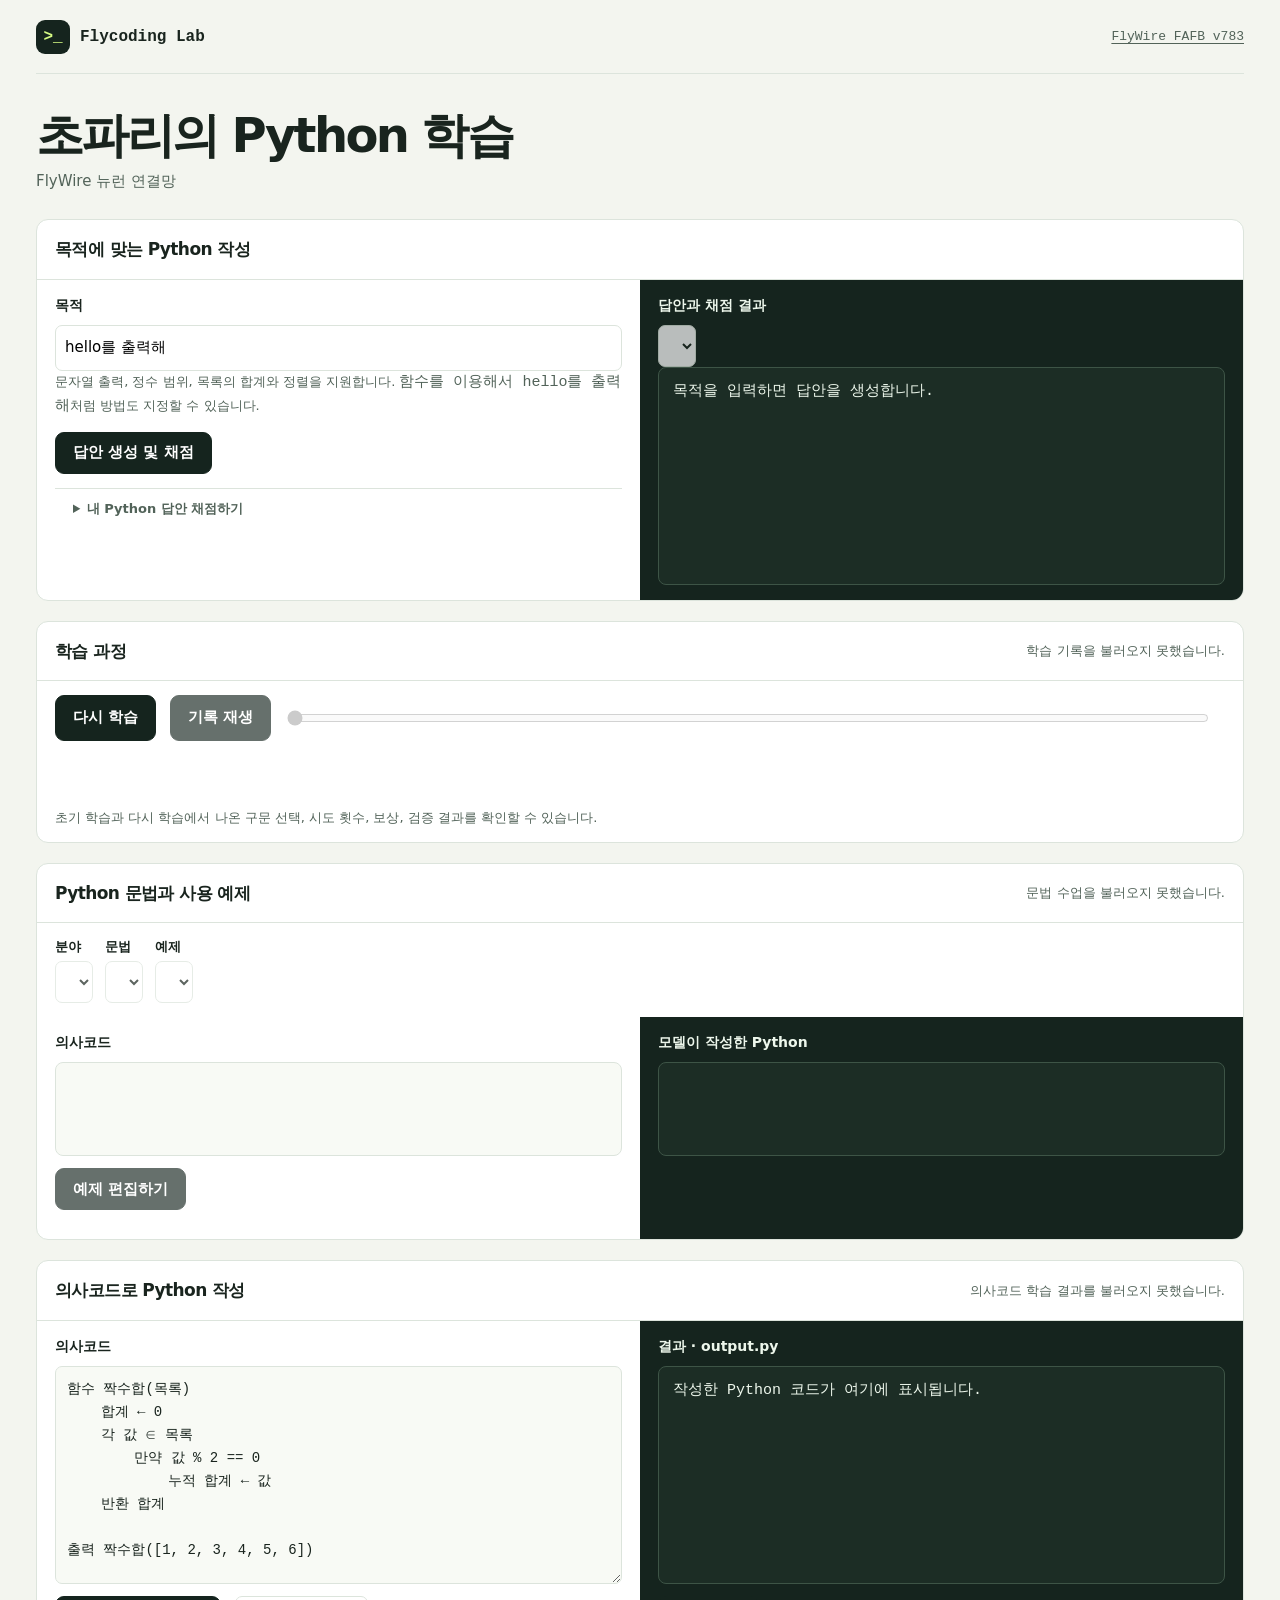
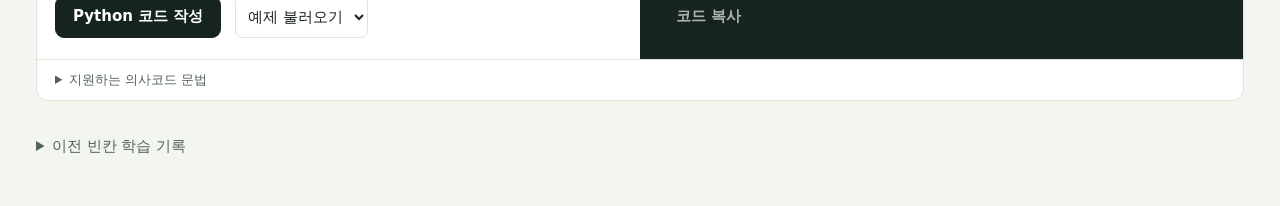
==== commit f6edd483: "Show training steps and grade goal-based Python answers" ====
--- a/lab.html
+++ b/lab.html
@@ -100,6 +100,14 @@
   .archive { color:var(--muted); }
   .archive > summary { cursor:pointer; padding:14px 0; }
   .archive > .control { margin-bottom:14px; }
+  .training-body { padding:14px 18px; }
+  .training-body input[type=range] { flex:1 1 160px; accent-color:var(--green); }
+  .training-event { min-height:67px; padding:12px 0 0; }
+  .goal-input { width:100%; min-height:46px; padding:9px; font:inherit; border:1px solid var(--line); border-radius:7px; }
+  .goal-answer { margin-top:14px; }
+  .goal-answer summary { cursor:pointer; font-weight:700; }
+  .goal-answer textarea { margin:8px 0; min-height:130px; }
+  #goal-detail { white-space:pre-wrap; overflow-wrap:anywhere; }
   @media (max-width:830px) { .grid { grid-template-columns:1fr; } .shell { padding:0 20px 24px; } }
   @media (max-width:680px) { .workbench-grid { grid-template-columns:1fr; } }
   @media (max-width:540px) { .intro { align-items:start; flex-direction:column; } .metrics { grid-template-columns:repeat(2,minmax(0,1fr)); } .metric:nth-child(odd) { border-left:0; } .metric:nth-child(n+3) { border-top:1px solid var(--line); } .source { font-size:11px; } }
@@ -115,6 +123,43 @@
     <div class="intro">
       <div><h1>초파리의 Python 학습</h1><p id="graph">FlyWire 뉴런 연결망</p></div>
     </div>
+    <section class="card workbench" aria-labelledby="goal-heading">
+      <div class="card-head"><h2 id="goal-heading">목적에 맞는 Python 작성</h2><span class="note" id="goal-summary" role="status"></span></div>
+      <div class="workbench-grid">
+        <form class="workbench-pane" id="goal-form">
+          <label for="goal-source">목적</label>
+          <input class="goal-input" id="goal-source" value="hello를 출력해" maxlength="600" required>
+          <p class="note">문자열 출력, 정수 범위, 목록의 합계와 정렬을 지원합니다. <code>함수를 이용해서 hello를 출력해</code>처럼 방법도 지정할 수 있습니다.</p>
+          <div class="control"><button class="start" id="solve-goal" type="submit">답안 생성 및 채점</button></div>
+          <details class="goal-answer">
+            <summary>내 Python 답안 채점하기</summary>
+            <label for="goal-answer">검사할 Python 코드</label>
+            <textarea id="goal-answer" maxlength="4000" spellcheck="false" placeholder='print("hello")'></textarea>
+            <button class="start" id="judge-goal" type="submit">내 답안 채점</button>
+          </details>
+          <p class="note" id="goal-error" role="alert"></p>
+        </form>
+        <div class="workbench-pane terminal">
+          <h3>답안과 채점 결과</h3>
+          <select id="goal-candidate" aria-label="채점한 답안" disabled></select>
+          <pre><code id="goal-code">목적을 입력하면 답안을 생성합니다.</code></pre>
+          <p class="answer" id="goal-detail"></p>
+        </div>
+      </div>
+    </section>
+    <section class="card workbench" aria-labelledby="training-heading">
+      <div class="card-head"><h2 id="training-heading">학습 과정</h2><span class="note" id="training-summary" role="status">학습 기록 불러오는 중</span></div>
+      <div class="training-body">
+        <div class="control">
+          <button class="start" id="retrain" type="button" disabled>다시 학습</button>
+          <button class="start" id="play-training" type="button" disabled>기록 재생</button>
+          <input id="training-step" type="range" aria-label="학습 기록 단계" min="1" max="1" value="1" disabled>
+          <span class="note" id="training-position"></span>
+        </div>
+        <div class="training-event"><strong id="training-phase"></strong><p id="training-event"></p></div>
+        <p class="note">초기 학습과 다시 학습에서 나온 구문 선택, 시도 횟수, 보상, 검증 결과를 확인할 수 있습니다.</p>
+      </div>
+    </section>
     <section class="card workbench" aria-labelledby="lesson-heading">
       <div class="card-head"><h2 id="lesson-heading">Python 문법과 사용 예제</h2><span class="note" id="lesson-summary" role="status">수업 불러오는 중</span></div>
       <div class="lesson-picker">
@@ -225,6 +270,116 @@
   let generatedCode = '';
   let programExamples = [];
   const lessonGroups = new Map();
+  let goalResult;
+  let learningEvents = [];
+  let replayTimer;
+
+  function renderGoalAnswer() {
+    const answer = goalResult.answers[Number(el('goal-candidate').value)];
+    if (!answer) return;
+    el('goal-code').textContent = answer.code;
+    const lines = [`기대 출력 ${JSON.stringify(goalResult.expected)}`, `실제 출력 ${JSON.stringify(answer.output)}`];
+    if (goalResult.required.length) lines.push(`요구한 방법 ${goalResult.required.join(', ')}`);
+    if (answer.methods.length) lines.push(`출력에 사용한 방법 ${answer.methods.join(', ')}`);
+    if (answer.missing.length) lines.push(`충족하지 못한 방법 ${answer.missing.join(', ')}`);
+    if (answer.error) lines.push(answer.error);
+    el('goal-detail').textContent = lines.join('\n');
+  }
+
+  el('goal-candidate').addEventListener('change', renderGoalAnswer);
+  el('goal-form').addEventListener('submit', async event => {
+    event.preventDefault();
+    const payload = {goal: el('goal-source').value};
+    if (event.submitter?.id === 'judge-goal') payload.answer = el('goal-answer').value;
+    el('goal-error').textContent = '';
+    el('goal-summary').textContent = '실행 검사 중';
+    el('solve-goal').disabled = el('judge-goal').disabled = true;
+    try {
+      const response = await fetch('/api/goal', {method:'POST', headers:{'Content-Type':'application/json'}, body:JSON.stringify(payload)});
+      const result = await response.json();
+      if (!response.ok) throw new Error(result.error);
+      goalResult = result;
+      const firstCorrect = result.answers.findIndex(answer => answer.accepted);
+      const correct = result.answers.filter(answer => answer.accepted).length;
+      const picker = el('goal-candidate');
+      picker.replaceChildren(...result.answers.map((answer, index) => new Option(`답안 ${index + 1} · ${answer.accepted ? '정답' : '미통과'}`, index)));
+      picker.disabled = result.answers.length < 2;
+      picker.value = String(Math.max(0, firstCorrect));
+      el('goal-summary').textContent = `${result.answers.length}개 검사 · 정답 ${correct}개`;
+      renderGoalAnswer();
+    } catch (error) {
+      el('goal-error').textContent = error.message;
+      el('goal-summary').textContent = '검사할 수 없음';
+      el('goal-candidate').replaceChildren();
+      el('goal-candidate').disabled = true;
+      el('goal-code').textContent = '';
+      el('goal-detail').textContent = '';
+    } finally {
+      el('solve-goal').disabled = el('judge-goal').disabled = false;
+    }
+  });
+
+  function showTrainingStep() {
+    const index = Number(el('training-step').value);
+    const step = learningEvents[index - 1];
+    el('training-position').textContent = step ? `${index} / ${learningEvents.length}` : '';
+    el('training-phase').textContent = step ? step.phase : '';
+    el('training-event').textContent = step ? `${step.item} · ${step.detail}` : '';
+  }
+
+  function stopReplay() {
+    clearInterval(replayTimer);
+    replayTimer = undefined;
+    el('play-training').textContent = '기록 재생';
+  }
+
+  async function refreshTraining() {
+    try {
+      const response = await fetch('/api/learning');
+      if (!response.ok) throw new Error();
+      const state = await response.json();
+      learningEvents = state.events;
+      const slider = el('training-step');
+      slider.max = Math.max(1, learningEvents.length);
+      slider.value = slider.max;
+      slider.disabled = state.running || !learningEvents.length;
+      el('retrain').disabled = state.running;
+      el('play-training').disabled = state.running || !learningEvents.length;
+      el('training-summary').textContent = state.error || `${state.run}회차 · ${state.running ? '학습 중' : '학습 완료'}`;
+      showTrainingStep();
+      if (state.running) setTimeout(refreshTraining, 250);
+    } catch {
+      el('training-summary').textContent = '학습 기록을 불러오지 못했습니다.';
+      el('retrain').disabled = false;
+    }
+  }
+
+  el('training-step').addEventListener('input', showTrainingStep);
+  el('play-training').addEventListener('click', () => {
+    if (replayTimer) { stopReplay(); return; }
+    const slider = el('training-step');
+    slider.value = slider.min;
+    showTrainingStep();
+    el('play-training').textContent = '재생 중지';
+    replayTimer = setInterval(() => {
+      slider.stepUp();
+      showTrainingStep();
+      if (slider.value === slider.max) stopReplay();
+    }, 110);
+  });
+  el('retrain').addEventListener('click', async () => {
+    stopReplay();
+    el('retrain').disabled = true;
+    el('training-summary').textContent = '학습 시작 중';
+    try {
+      const response = await fetch('/api/learning', {method:'POST', headers:{'Content-Type':'application/json'}, body:'{}'});
+      if (!response.ok) throw new Error();
+      await refreshTraining();
+    } catch {
+      el('training-summary').textContent = '다시 학습을 시작하지 못했습니다.';
+      el('retrain').disabled = false;
+    }
+  });
 
   function selectedLesson() {
     return lessonGroups.get(el('lesson-group').value)[Number(el('lesson-name').value)];
@@ -508,6 +663,7 @@
   el('next').addEventListener('click', () => { position++; render(); });
   new ResizeObserver(chart).observe(el('chart'));
   loadProgramExamples();
+  refreshTraining();
   poll();
 </script>
 </body>
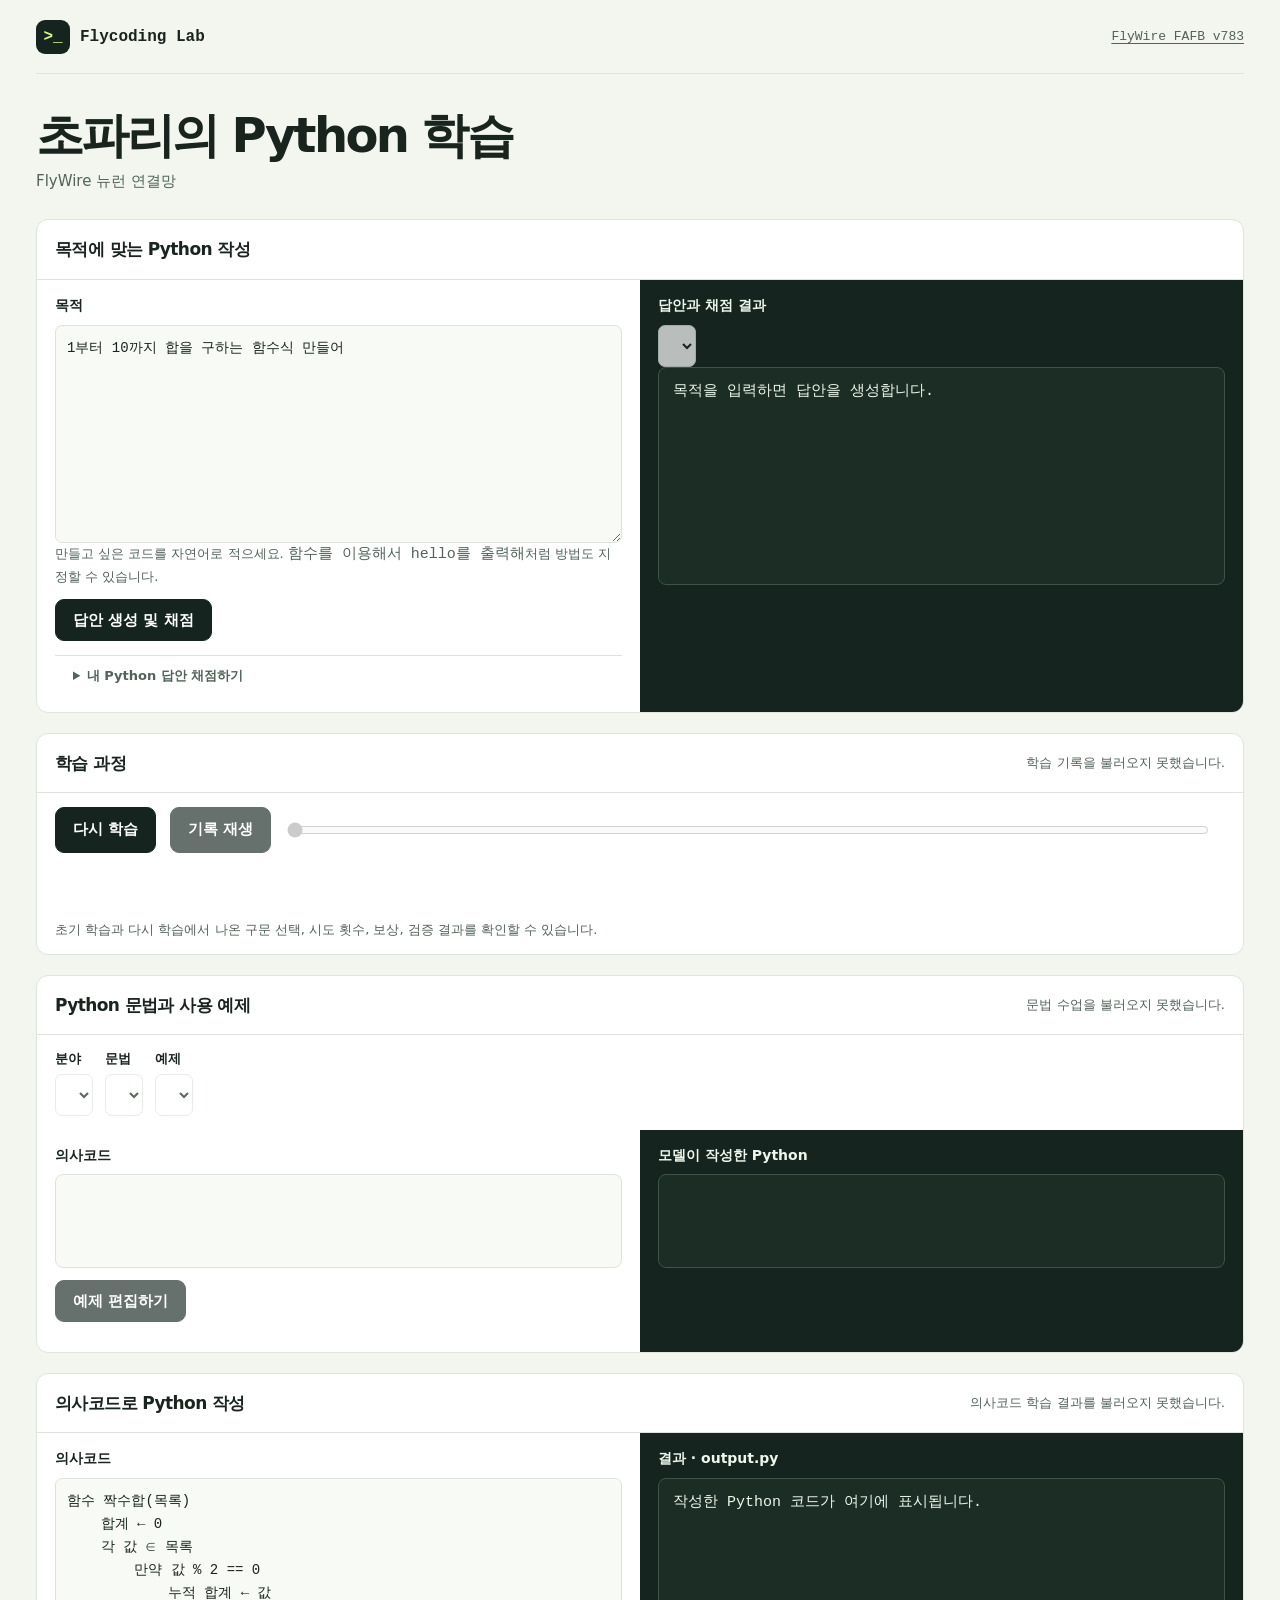
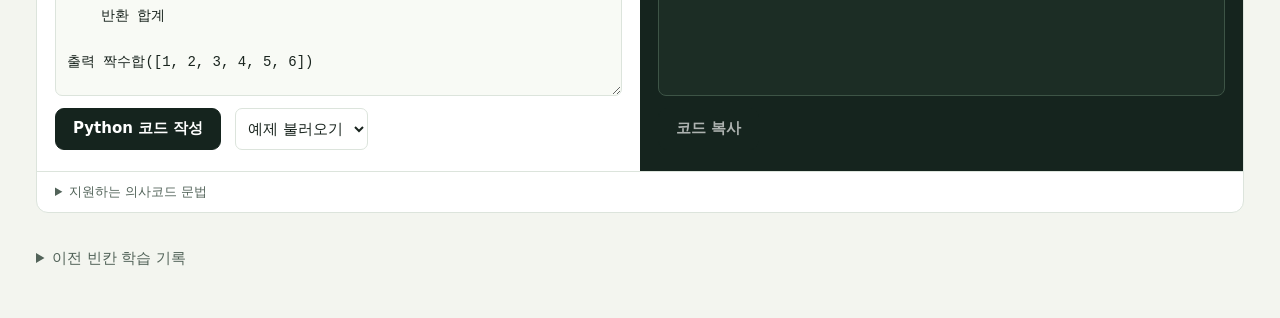
==== commit 8b0afef9: "Generate Python locally from natural language goals" ====
--- a/lab.html
+++ b/lab.html
@@ -128,13 +128,13 @@
       <div class="workbench-grid">
         <form class="workbench-pane" id="goal-form">
           <label for="goal-source">목적</label>
-          <input class="goal-input" id="goal-source" value="hello를 출력해" maxlength="600" required>
-          <p class="note">문자열 출력, 정수 범위, 목록의 합계와 정렬을 지원합니다. <code>함수를 이용해서 hello를 출력해</code>처럼 방법도 지정할 수 있습니다.</p>
+          <textarea class="goal-input" id="goal-source" maxlength="3000" rows="3" required>1부터 10까지 합을 구하는 함수식 만들어</textarea>
+          <p class="note">만들고 싶은 코드를 자연어로 적으세요. <code>함수를 이용해서 hello를 출력해</code>처럼 방법도 지정할 수 있습니다.</p>
           <div class="control"><button class="start" id="solve-goal" type="submit">답안 생성 및 채점</button></div>
           <details class="goal-answer">
             <summary>내 Python 답안 채점하기</summary>
             <label for="goal-answer">검사할 Python 코드</label>
-            <textarea id="goal-answer" maxlength="4000" spellcheck="false" placeholder='print("hello")'></textarea>
+            <textarea id="goal-answer" maxlength="12000" spellcheck="false" placeholder='print("hello")'></textarea>
             <button class="start" id="judge-goal" type="submit">내 답안 채점</button>
           </details>
           <p class="note" id="goal-error" role="alert"></p>
@@ -278,9 +278,11 @@
     const answer = goalResult.answers[Number(el('goal-candidate').value)];
     if (!answer) return;
     el('goal-code').textContent = answer.code;
-    const lines = [`기대 출력 ${JSON.stringify(goalResult.expected)}`, `실제 출력 ${JSON.stringify(answer.output)}`];
+    const lines = goalResult.expected === null
+      ? ['Python 문법 검사 통과 · 실행 결과 미채점']
+      : [`기대 ${goalResult.kind} ${JSON.stringify(goalResult.expected)}`, `실제 ${goalResult.kind} ${JSON.stringify(answer.output)}`];
     if (goalResult.required.length) lines.push(`요구한 방법 ${goalResult.required.join(', ')}`);
-    if (answer.methods.length) lines.push(`출력에 사용한 방법 ${answer.methods.join(', ')}`);
+    if (answer.methods.length) lines.push(`결과에 사용한 방법 ${answer.methods.join(', ')}`);
     if (answer.missing.length) lines.push(`충족하지 못한 방법 ${answer.missing.join(', ')}`);
     if (answer.error) lines.push(answer.error);
     el('goal-detail').textContent = lines.join('\n');
@@ -292,7 +294,7 @@
     const payload = {goal: el('goal-source').value};
     if (event.submitter?.id === 'judge-goal') payload.answer = el('goal-answer').value;
     el('goal-error').textContent = '';
-    el('goal-summary').textContent = '실행 검사 중';
+    el('goal-summary').textContent = payload.answer === undefined ? '코드 작성 중' : '답안 검사 중';
     el('solve-goal').disabled = el('judge-goal').disabled = true;
     try {
       const response = await fetch('/api/goal', {method:'POST', headers:{'Content-Type':'application/json'}, body:JSON.stringify(payload)});
@@ -302,10 +304,11 @@
       const firstCorrect = result.answers.findIndex(answer => answer.accepted);
       const correct = result.answers.filter(answer => answer.accepted).length;
       const picker = el('goal-candidate');
-      picker.replaceChildren(...result.answers.map((answer, index) => new Option(`답안 ${index + 1} · ${answer.accepted ? '정답' : '미통과'}`, index)));
+      picker.replaceChildren(...result.answers.map((answer, index) => new Option(
+        `답안 ${index + 1} · ${answer.accepted === null ? '문법 확인' : answer.accepted ? '정답' : '미통과'}`, index)));
       picker.disabled = result.answers.length < 2;
       picker.value = String(Math.max(0, firstCorrect));
-      el('goal-summary').textContent = `${result.answers.length}개 검사 · 정답 ${correct}개`;
+      el('goal-summary').textContent = result.engine || `${result.answers.length}개 검사 · 정답 ${correct}개`;
       renderGoalAnswer();
     } catch (error) {
       el('goal-error').textContent = error.message;
